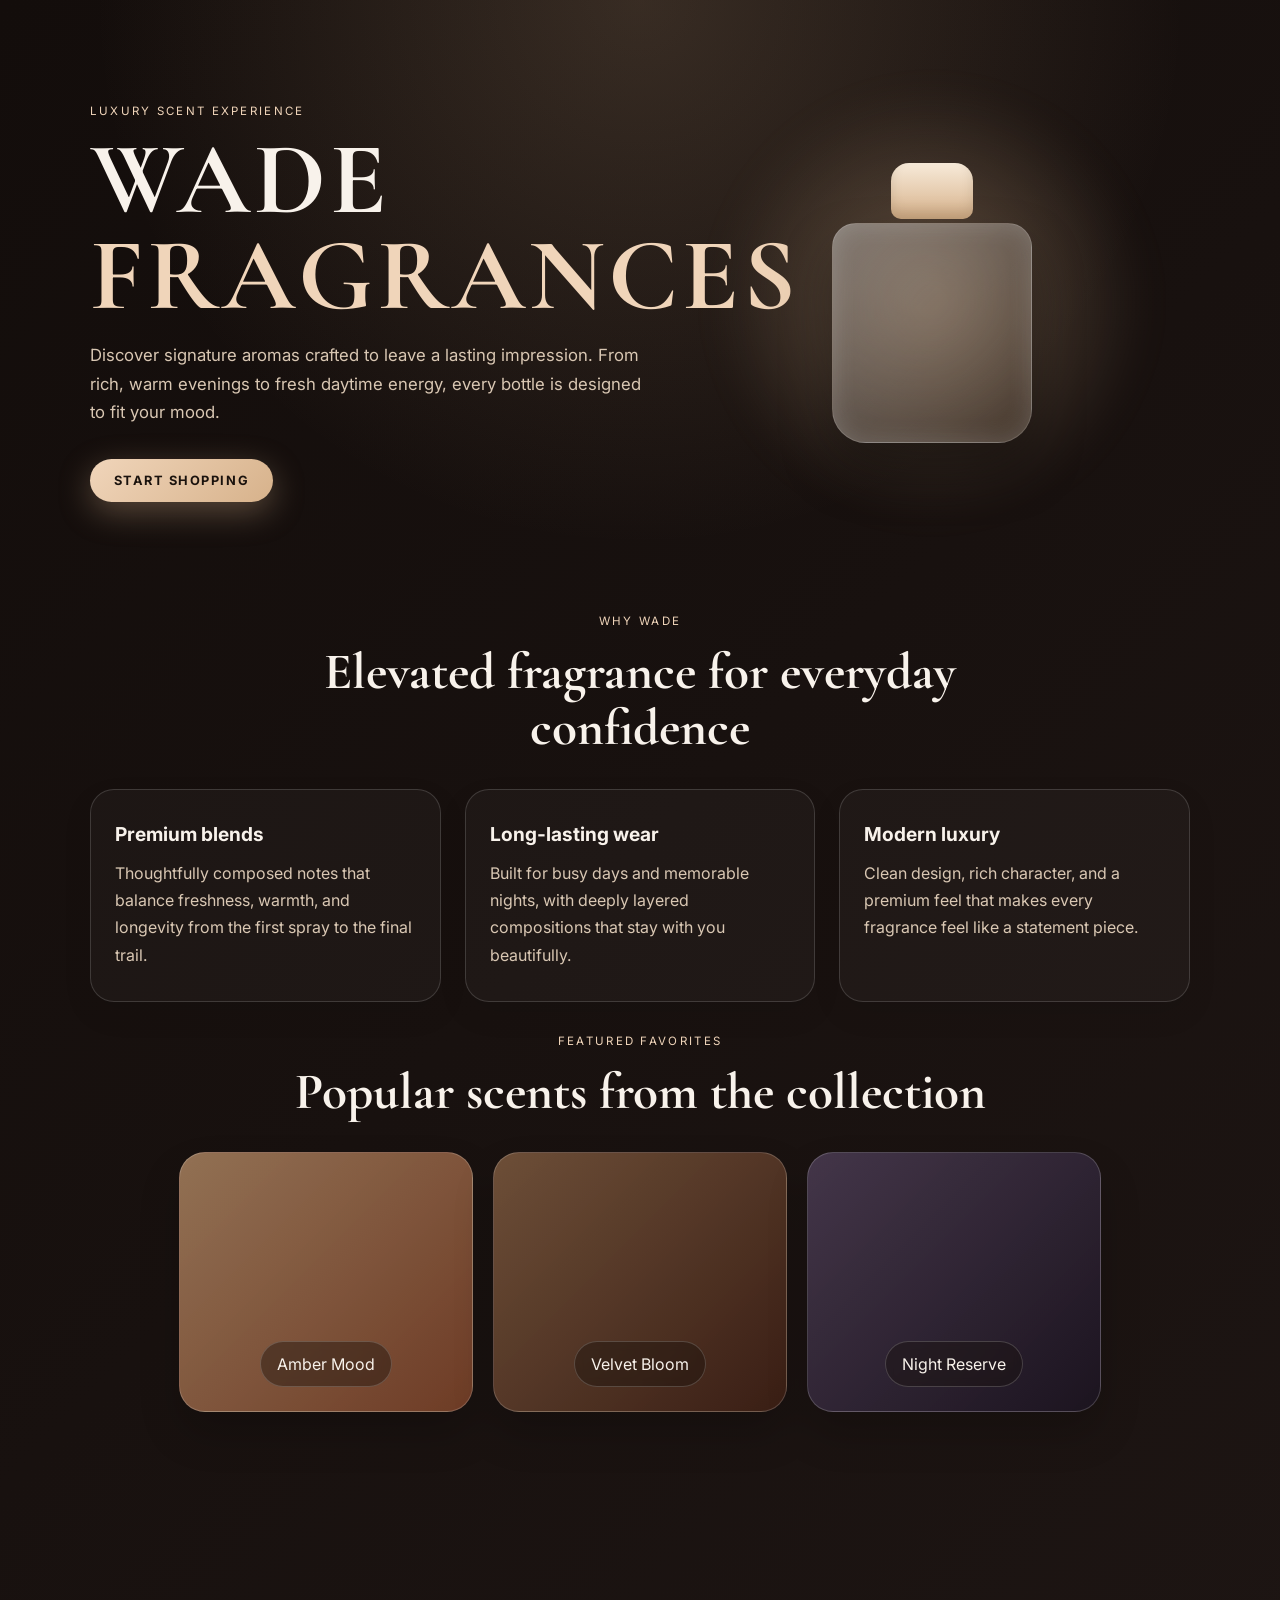
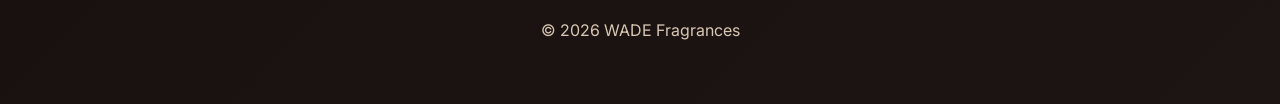
==== index.html @ 98edacd8 "Add project files" ====
<!DOCTYPE html>
<html lang="en">
  <head>
    <meta charset="UTF-8" />
    <meta name="viewport" content="width=device-width, initial-scale=1.0" />
    <meta
      name="description"
      content="WADE Fragrances offers luxury scent collections for confident everyday wear."
    />
    <title>WADE Fragrances</title>
    <link rel="preconnect" href="https://fonts.googleapis.com" />
    <link rel="preconnect" href="https://fonts.gstatic.com" crossorigin />
    <link
      href="https://fonts.googleapis.com/css2?family=Cormorant+Garamond:wght@500;600;700&family=Inter:wght@400;500;600;700;800&display=swap"
      rel="stylesheet"
    />
    <link rel="stylesheet" href="style.css" />
  </head>
  <body>
    <main>
      <section class="hero">
        <div class="hero-copy">
          <p class="eyebrow">Luxury scent experience</p>
          <h1 class="hero-title">
            <span class="title-line">WADE</span>
            <span class="title-line accent">FRAGRANCES</span>
          </h1>
          <p class="hero-text">
            Discover signature aromas crafted to leave a lasting impression. From rich,
            warm evenings to fresh daytime energy, every bottle is designed to fit your mood.
          </p>

          <div class="cta-group">
            <a href="shopping.html" class="primary-btn">Start Shopping</a>
          </div>
        </div>

        <div class="hero-visual" aria-hidden="true">
          <div class="bottle-glow"></div>
          <div class="perfume-bottle">
            <span class="cap"></span>
            <span class="glass"></span>
          </div>
        </div>
      </section>

      <section id="about" class="about-section">
        <div class="section-heading">
          <p class="eyebrow">Why WADE</p>
          <h2>Elevated fragrance for everyday confidence</h2>
        </div>

        <div class="about-grid">
          <div class="info-card">
            <h3>Premium blends</h3>
            <p>
              Thoughtfully composed notes that balance freshness, warmth, and longevity from the
              first spray to the final trail.
            </p>
          </div>
          <div class="info-card">
            <h3>Long-lasting wear</h3>
            <p>
              Built for busy days and memorable nights, with deeply layered compositions that stay
              with you beautifully.
            </p>
          </div>
          <div class="info-card">
            <h3>Modern luxury</h3>
            <p>
              Clean design, rich character, and a premium feel that makes every fragrance feel like
              a statement piece.
            </p>
          </div>
        </div>

        <div class="gallery-section">
          <div class="section-heading">
            <p class="eyebrow">Featured favorites</p>
            <h2>Popular scents from the collection</h2>
          </div>

          <div class="mini-gallery">
            <div class="mini-card mini-one">
              <span>Amber Mood</span>
            </div>
            <div class="mini-card mini-two">
              <span>Velvet Bloom</span>
            </div>
            <div class="mini-card mini-three">
              <span>Night Reserve</span>
            </div>
          </div>
        </div>
      </section>
    </main>

    <footer class="site-footer">
      <p>© 2026 WADE Fragrances</p>
    </footer>

    <script src="code.js"></script>
  </body>
</html>
---- style.css ----
/* body {
  	font-family: 'Lato', sans-serif;
  	font-weight: 400;
  	font-size: 16px;
  	line-height: 1.7;
  	color: #eee;
    height: 100vh;
}

.header {
  	height: 100vh;
  	background-image: 
	  linear-gradient(to right bottom, 
     rgba(76, 216, 255, 0.8),
     rgba(30, 108, 217, 0.8)),
     url('Fragrance 1.jpg');
  	
	background-size: cover;
  	background-position: top;
  	position: relative;

  	clip-path: polygon(0 0, 100% 0, 100% 75vh, 0 100%);
}

.brand-box {
  	position: absolute;
  	top: 40px;
  	left: 40px;
}

.brand { font-size: 20px; }

.text-box {
  	position: absolute;
  	top: 50%;
  	left: 50%;
  	transform: translate(-50%, -50%);
  	text-align: center;
}

.heading-primary {
  	color: #fff;
  	text-transform: uppercase;

  	backface-visibility: hidden;
  	margin-bottom: 30px;
}

.heading-primary-main {
  	display: block;
  	font-size: 26px;
  	font-weight: 400;
  	letter-spacing: 5px;
}

.heading-primary-sub {
  	display: block;
  	font-size: 18px;
  	font-weight: 700;
  	letter-spacing: 7.4px;
}

.btn:link,
.btn:visited {
  	text-transform: uppercase;
  	text-decoration: none;
  	padding: 10px 20px;
  	display: inline-block;
  	border-radius: 100px;
  	transition: all .2s;
  	position: relative;
}

.btn:hover {
  	transform: translateY(-3px);
  	box-shadow: 0 10px 20px rgba(0, 0, 0, 0.2);
}

.btn:active {
  	transform: translateY(-1px);
  	box-shadow: 0 5px 10px rgba(0, 0, 0, 0.2);
}

.btn-white {
  	background-color: #fff;
  	color: #777;
	font-size: 14px;
} */
:root {
  --bg: #130d0b;
  --bg-soft: #221813;
  --panel: rgba(36, 27, 23, 0.7);
  --panel-strong: rgba(18, 13, 11, 0.92);
  --line: rgba(255, 255, 255, 0.15);
  --text: #f8f2eb;
  --muted: #d9c7b3;
  --gold: #d7b28b;
  --gold-soft: #f0d5ba;
  --shadow: rgba(0, 0, 0, 0.35);
}

* {
  box-sizing: border-box;
}

html {
  scroll-behavior: smooth;
}

body {
  margin: 0;
  min-height: 100vh;
  font-family: 'Inter', sans-serif;
  background:
    radial-gradient(circle at top, rgba(215, 178, 139, 0.18), transparent 30%),
    linear-gradient(135deg, var(--bg) 0%, #1d1513 100%);
  color: var(--text);
}

img {
  max-width: 100%;
  display: block;
}

a {
  color: inherit;
  text-decoration: none;
}

.primary-btn {
  display: inline-flex;
  align-items: center;
  justify-content: center;
  border-radius: 999px;
  padding: 0.9rem 1.5rem;
  background: linear-gradient(135deg, var(--gold-soft), var(--gold));
  color: #1a120d;
  font-size: 0.8rem;
  letter-spacing: 0.12em;
  text-transform: uppercase;
  font-weight: 700;
  box-shadow: 0 10px 32px rgba(215, 178, 139, 0.35);
  transition: transform 0.25s ease, box-shadow 0.25s ease, opacity 0.25s ease;
}

.primary-btn:hover,
.primary-btn:focus-visible {
  transform: translateY(-2px);
}

.hero {
  display: grid;
  grid-template-columns: 1.15fr 0.85fr;
  align-items: center;
  gap: 2rem;
  padding: 5.5rem 7vw 4rem;
}

.hero-copy {
  max-width: 620px;
}

.eyebrow {
  margin: 0 0 1rem;
  color: var(--gold-soft);
  text-transform: uppercase;
  letter-spacing: 0.2em;
  font-size: 0.72rem;
}

.hero-title {
  margin: 0;
  display: flex;
  flex-direction: column;
  gap: 0.4rem;
}

.title-line {
  display: block;
  font-family: 'Cormorant Garamond', serif;
  font-size: clamp(4rem, 8vw, 8.5rem);
  line-height: 0.88;
  letter-spacing: 0.04em;
  animation: fadeUp 0.8s ease both;
}

.title-line.accent {
  color: var(--gold-soft);
  animation-delay: 0.15s;
}

.hero-text {
  max-width: 560px;
  margin: 1.3rem 0 2rem;
  color: var(--muted);
  font-size: 1.05rem;
  line-height: 1.7;
}

.cta-group {
  display: flex;
  flex-wrap: wrap;
  align-items: center;
  gap: 1rem;
}

.hero-visual {
  position: relative;
  display: flex;
  align-items: center;
  justify-content: center;
  min-height: 430px;
}

.bottle-glow {
  position: absolute;
  width: min(28rem, 72vw);
  height: min(28rem, 72vw);
  border-radius: 50%;
  background: radial-gradient(circle, rgba(215, 178, 139, 0.38), rgba(215, 178, 139, 0) 68%);
  filter: blur(18px);
}

.perfume-bottle {
  position: relative;
  width: 220px;
  height: 280px;
  animation: floatBottle 5s ease-in-out infinite;
}

.cap {
  position: absolute;
  top: 0;
  left: 50%;
  transform: translateX(-50%);
  width: 82px;
  height: 56px;
  border-radius: 18px 18px 10px 10px;
  background: linear-gradient(180deg, #f7ead9, #d7b28b);
  box-shadow: inset 0 -8px 12px rgba(76, 52, 25, 0.15);
}

.glass {
  position: absolute;
  left: 50%;
  bottom: 0;
  transform: translateX(-50%);
  width: 200px;
  height: 220px;
  border-radius: 24px 24px 34px 34px;
  background: linear-gradient(135deg, rgba(255, 255, 255, 0.32), rgba(215, 178, 139, 0.15));
  border: 1px solid rgba(255, 255, 255, 0.22);
  box-shadow: inset 0 0 24px rgba(255, 255, 255, 0.18), 0 28px 50px rgba(0, 0, 0, 0.35);
}

.about-section,
.gallery-section {
  padding: 2rem 7vw 5rem;
}

.section-heading {
  max-width: 760px;
  margin: 0 auto 2rem;
  text-align: center;
}

.section-heading h2 {
  margin: 0;
  font-family: 'Cormorant Garamond', serif;
  font-size: clamp(2.5rem, 4vw, 4rem);
  line-height: 1.1;
}

.about-grid {
  display: grid;
  grid-template-columns: repeat(3, minmax(0, 1fr));
  gap: 1.5rem;
}

.info-card {
  padding: 2rem 1.5rem;
  background: rgba(255, 255, 255, 0.03);
  border: 1px solid var(--line);
  border-radius: 24px;
  box-shadow: 0 12px 30px rgba(0, 0, 0, 0.08);
}

.info-card h3 {
  margin: 0 0 0.9rem;
  font-size: 1.2rem;
}

.info-card p {
  margin: 0;
  color: var(--muted);
  line-height: 1.7;
}

.mini-gallery {
  display: grid;
  grid-template-columns: repeat(3, minmax(0, 1fr));
  gap: 1.25rem;
}

.mini-card {
  position: relative;
  display: flex;
  align-items: end;
  justify-content: center;
  min-height: 260px;
  padding: 1.5rem;
  border-radius: 26px;
  overflow: hidden;
  border: 1px solid rgba(255, 255, 255, 0.18);
  box-shadow: 0 22px 40px rgba(0, 0, 0, 0.18);
}

.mini-card span {
  position: relative;
  z-index: 1;
  padding: 0.75rem 1rem;
  border-radius: 999px;
  background: rgba(24, 17, 14, 0.42);
  border: 1px solid rgba(255, 255, 255, 0.18);
  backdrop-filter: blur(4px);
}

.mini-one {
  background: linear-gradient(135deg, rgba(210, 163, 120, 0.66), rgba(119, 64, 40, 0.9));
}

.mini-two {
  background: linear-gradient(135deg, rgba(145, 105, 73, 0.7), rgba(61, 31, 21, 0.9));
}

.mini-three {
  background: linear-gradient(135deg, rgba(84, 68, 95, 0.72), rgba(28, 20, 33, 0.9));
}

.site-footer {
  padding: 2rem 7vw 3rem;
  color: var(--muted);
  text-align: center;
}

@keyframes fadeUp {
  from {
    opacity: 0;
    transform: translateY(22px);
  }
  to {
    opacity: 1;
    transform: translateY(0);
  }
}

@keyframes floatBottle {
  0%,
  100% {
    transform: translateY(0);
  }
  50% {
    transform: translateY(-10px);
  }
}

@media (max-width: 900px) {
  .hero {
    grid-template-columns: 1fr;
    padding-top: 4rem;
    text-align: center;
  }

  .hero-copy {
    max-width: 100%;
  }

  .cta-group {
    justify-content: center;
  }

  .about-grid,
  .mini-gallery {
    grid-template-columns: repeat(2, minmax(0, 1fr));
  }
}

@media (max-width: 640px) {
  .site-header {
    padding-inline: 1rem;
    flex-wrap: wrap;
    justify-content: center;
  }

  .main-nav {
    gap: 0.8rem 1.2rem;
  }

  .nav-button {
    display: none;
  }

  .hero,
  .about-section,
  .gallery-section {
    padding-inline: 1rem;
  }

  .about-grid,
  .mini-gallery {
    grid-template-columns: 1fr;
  }

  .hero-text {
    font-size: 0.98rem;
  }
}
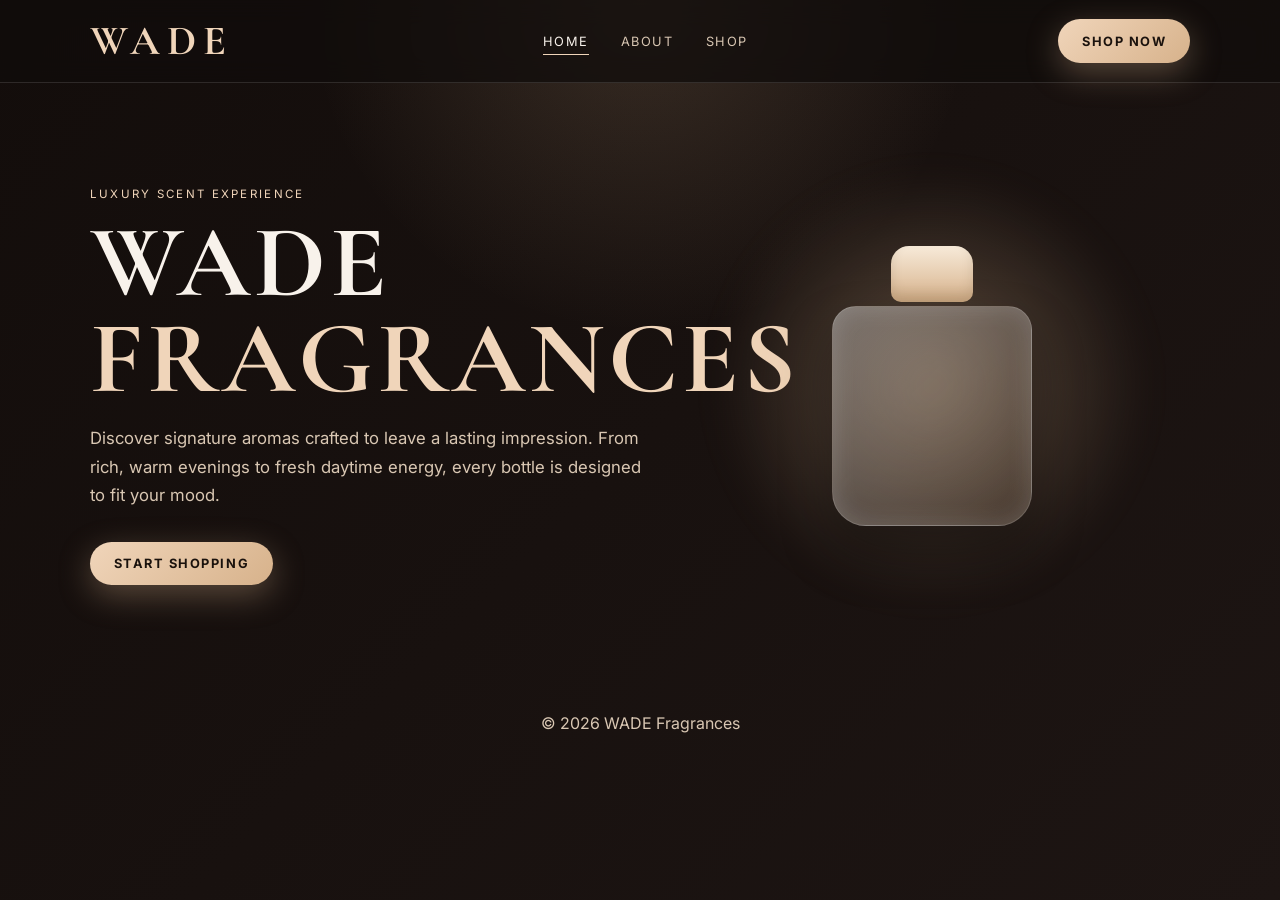
==== commit f9b4cc5c: "code adjustments" ====
--- a/index.html
+++ b/index.html
@@ -17,8 +17,22 @@
     <link rel="stylesheet" href="style.css" />
   </head>
   <body>
+    <header class="site-header">
+      <div class="brand-wrap">
+        <a href="index.html" class="brand-name">WADE</a>
+      </div>
+
+      <nav class="main-nav" aria-label="Main navigation">
+        <a href="index.html" class="current-page">Home</a>
+        <a href="about.html">About</a>
+        <a href="shopping.html">Shop</a>
+      </nav>
+
+      <a href="shopping.html" class="nav-button">Shop Now</a>
+    </header>
+
     <main>
-      <section class="hero">
+      <section class="hero home-hero">
         <div class="hero-copy">
           <p class="eyebrow">Luxury scent experience</p>
           <h1 class="hero-title">
@@ -43,56 +57,6 @@
           </div>
         </div>
       </section>
-
-      <section id="about" class="about-section">
-        <div class="section-heading">
-          <p class="eyebrow">Why WADE</p>
-          <h2>Elevated fragrance for everyday confidence</h2>
-        </div>
-
-        <div class="about-grid">
-          <div class="info-card">
-            <h3>Premium blends</h3>
-            <p>
-              Thoughtfully composed notes that balance freshness, warmth, and longevity from the
-              first spray to the final trail.
-            </p>
-          </div>
-          <div class="info-card">
-            <h3>Long-lasting wear</h3>
-            <p>
-              Built for busy days and memorable nights, with deeply layered compositions that stay
-              with you beautifully.
-            </p>
-          </div>
-          <div class="info-card">
-            <h3>Modern luxury</h3>
-            <p>
-              Clean design, rich character, and a premium feel that makes every fragrance feel like
-              a statement piece.
-            </p>
-          </div>
-        </div>
-
-        <div class="gallery-section">
-          <div class="section-heading">
-            <p class="eyebrow">Featured favorites</p>
-            <h2>Popular scents from the collection</h2>
-          </div>
-
-          <div class="mini-gallery">
-            <div class="mini-card mini-one">
-              <span>Amber Mood</span>
-            </div>
-            <div class="mini-card mini-two">
-              <span>Velvet Bloom</span>
-            </div>
-            <div class="mini-card mini-three">
-              <span>Night Reserve</span>
-            </div>
-          </div>
-        </div>
-      </section>
     </main>
 
     <footer class="site-footer">
--- a/style.css
+++ b/style.css
@@ -1,91 +1,4 @@
-/* body {
-  	font-family: 'Lato', sans-serif;
-  	font-weight: 400;
-  	font-size: 16px;
-  	line-height: 1.7;
-  	color: #eee;
-    height: 100vh;
-}
-
-.header {
-  	height: 100vh;
-  	background-image: 
-	  linear-gradient(to right bottom, 
-     rgba(76, 216, 255, 0.8),
-     rgba(30, 108, 217, 0.8)),
-     url('Fragrance 1.jpg');
-  	
-	background-size: cover;
-  	background-position: top;
-  	position: relative;
-
-  	clip-path: polygon(0 0, 100% 0, 100% 75vh, 0 100%);
-}
-
-.brand-box {
-  	position: absolute;
-  	top: 40px;
-  	left: 40px;
-}
-
-.brand { font-size: 20px; }
-
-.text-box {
-  	position: absolute;
-  	top: 50%;
-  	left: 50%;
-  	transform: translate(-50%, -50%);
-  	text-align: center;
-}
-
-.heading-primary {
-  	color: #fff;
-  	text-transform: uppercase;
-
-  	backface-visibility: hidden;
-  	margin-bottom: 30px;
-}
-
-.heading-primary-main {
-  	display: block;
-  	font-size: 26px;
-  	font-weight: 400;
-  	letter-spacing: 5px;
-}
-
-.heading-primary-sub {
-  	display: block;
-  	font-size: 18px;
-  	font-weight: 700;
-  	letter-spacing: 7.4px;
-}
-
-.btn:link,
-.btn:visited {
-  	text-transform: uppercase;
-  	text-decoration: none;
-  	padding: 10px 20px;
-  	display: inline-block;
-  	border-radius: 100px;
-  	transition: all .2s;
-  	position: relative;
-}
-
-.btn:hover {
-  	transform: translateY(-3px);
-  	box-shadow: 0 10px 20px rgba(0, 0, 0, 0.2);
-}
-
-.btn:active {
-  	transform: translateY(-1px);
-  	box-shadow: 0 5px 10px rgba(0, 0, 0, 0.2);
-}
-
-.btn-white {
-  	background-color: #fff;
-  	color: #777;
-	font-size: 14px;
-} */
+
 :root {
   --bg: #130d0b;
   --bg-soft: #221813;
@@ -105,11 +18,15 @@
 
 html {
   scroll-behavior: smooth;
+  -webkit-text-size-adjust: 100%;
+  text-size-adjust: 100%;
 }
 
 body {
   margin: 0;
   min-height: 100vh;
+  width: 100%;
+  overflow-x: hidden;
   font-family: 'Inter', sans-serif;
   background:
     radial-gradient(circle at top, rgba(215, 178, 139, 0.18), transparent 30%),
@@ -125,6 +42,91 @@
 a {
   color: inherit;
   text-decoration: none;
+}
+
+.site-header {
+  position: sticky;
+  top: 0;
+  z-index: 10;
+  display: flex;
+  align-items: center;
+  justify-content: space-between;
+  gap: 1.5rem;
+  padding: 1rem 7vw;
+  background: rgba(17, 12, 11, 0.75);
+  border-bottom: 1px solid rgba(255, 255, 255, 0.12);
+  backdrop-filter: blur(12px);
+}
+
+.brand-wrap {
+  display: flex;
+  align-items: center;
+}
+
+.brand-name {
+  color: var(--gold-soft);
+  font-family: 'Cormorant Garamond', serif;
+  font-size: clamp(2rem, 2vw + 1rem, 2.8rem);
+  font-weight: 700;
+  letter-spacing: 0.16em;
+  text-transform: uppercase;
+}
+
+.main-nav {
+  display: flex;
+  align-items: center;
+  justify-content: center;
+  gap: 2rem;
+  flex-wrap: wrap;
+}
+
+.main-nav a {
+  position: relative;
+  color: var(--muted);
+  font-size: 0.8rem;
+  letter-spacing: 0.12em;
+  text-transform: uppercase;
+  transition: color 0.25s ease;
+}
+
+.main-nav a::after {
+  content: '';
+  position: absolute;
+  left: 0;
+  bottom: -0.4rem;
+  width: 100%;
+  height: 1px;
+  background: var(--gold-soft);
+  transform: scaleX(0);
+  transform-origin: center;
+  transition: transform 0.25s ease;
+}
+
+.main-nav a:hover::after,
+.main-nav a:focus-visible::after,
+.main-nav a.current-page::after {
+  transform: scaleX(1);
+}
+
+.main-nav a:hover,
+.main-nav a:focus-visible,
+.main-nav a.current-page {
+  color: var(--text);
+}
+
+.nav-button {
+  display: inline-flex;
+  align-items: center;
+  justify-content: center;
+  border-radius: 999px;
+  padding: 0.9rem 1.5rem;
+  background: linear-gradient(135deg, var(--gold-soft), var(--gold));
+  color: #1a120d;
+  font-size: 0.8rem;
+  letter-spacing: 0.12em;
+  font-weight: 700;
+  text-transform: uppercase;
+  box-shadow: 0 10px 32px rgba(215, 178, 139, 0.35);
 }
 
 .primary-btn {
@@ -256,6 +258,7 @@
 .about-section,
 .gallery-section {
   padding: 2rem 7vw 5rem;
+  margin-top: 20px;
 }
 
 .section-heading {
@@ -313,6 +316,25 @@
   overflow: hidden;
   border: 1px solid rgba(255, 255, 255, 0.18);
   box-shadow: 0 22px 40px rgba(0, 0, 0, 0.18);
+  background: #241c1a;
+}
+
+.mini-card::before {
+  content: '';
+  position: absolute;
+  inset: 0;
+  background-image: var(--card-image, none);
+  background-size: cover;
+  background-position: center;
+  background-repeat: no-repeat;
+  transform: scale(1.04);
+}
+
+.mini-card::after {
+  content: '';
+  position: absolute;
+  inset: 0;
+  background: linear-gradient(135deg, rgba(20, 15, 14, 0.2), rgba(20, 15, 14, 0.6));
 }
 
 .mini-card span {
@@ -326,15 +348,15 @@
 }
 
 .mini-one {
-  background: linear-gradient(135deg, rgba(210, 163, 120, 0.66), rgba(119, 64, 40, 0.9));
+  --card-image: url('Images/stronger%20with%20you%201%20medium.webp');
 }
 
 .mini-two {
-  background: linear-gradient(135deg, rgba(145, 105, 73, 0.7), rgba(61, 31, 21, 0.9));
+  --card-image: url('Images/stonger%20with%20you%202%20medium.webp');
 }
 
 .mini-three {
-  background: linear-gradient(135deg, rgba(84, 68, 95, 0.72), rgba(28, 20, 33, 0.9));
+  --card-image: url('Images/stronger%20with%20you%20medium.webp');
 }
 
 .site-footer {
@@ -379,9 +401,16 @@
     justify-content: center;
   }
 
-  .about-grid,
+  .about-grid {
+    grid-template-columns: 1fr;
+  }
+
   .mini-gallery {
     grid-template-columns: repeat(2, minmax(0, 1fr));
+  }
+
+  .info-card {
+    border: none;
   }
 }
 
@@ -400,18 +429,83 @@
     display: none;
   }
 
-  .hero,
+  .hero {
+    padding: 3.5rem 1rem 2.5rem;
+  }
+
+  .title-line {
+    font-size: clamp(3.2rem, 15vw, 5rem);
+  }
+
   .about-section,
-  .gallery-section {
+  .gallery-section,
+  .about-page {
     padding-inline: 1rem;
+  }
+  .gallery-section{
+    margin-top: 20px;
   }
 
   .about-grid,
   .mini-gallery {
     grid-template-columns: 1fr;
+    gap: 0.7rem;
+  }
+
+  .about-grid {
+    border: none;
+  }
+
+  .info-card {
+    padding: 1rem 0.8rem;
+    border: none;
+    
+  }
+
+  .mini-card {
+    min-height: 170px;
+    padding: 0.7rem;
+  }
+
+  .mini-card span {
+    font-size: 0.6rem;
+    padding: 0.45rem 0.55rem;
   }
 
   .hero-text {
     font-size: 0.98rem;
   }
+}
+
+.about-page {
+  padding: 2rem 7vw 5rem;
+}
+
+.about-hero {
+  padding: 3rem 0 2rem;
+}
+
+.about-hero .section-heading {
+  max-width: 760px;
+  margin: 0 auto;
+}
+
+.about-hero h1 {
+  margin: 0;
+  font-family: 'Cormorant Garamond', serif;
+  font-size: clamp(3rem, 6vw, 5.5rem);
+  line-height: 0.96;
+}
+
+.about-story {
+  color: var(--muted);
+  font-size: 1.04rem;
+  line-height: 1.8;
+  max-width: 760px;
+  margin: 1.4rem auto 0;
+  text-align: center;
+}
+
+.about-page .gallery-section {
+  padding-top: 0;
 }
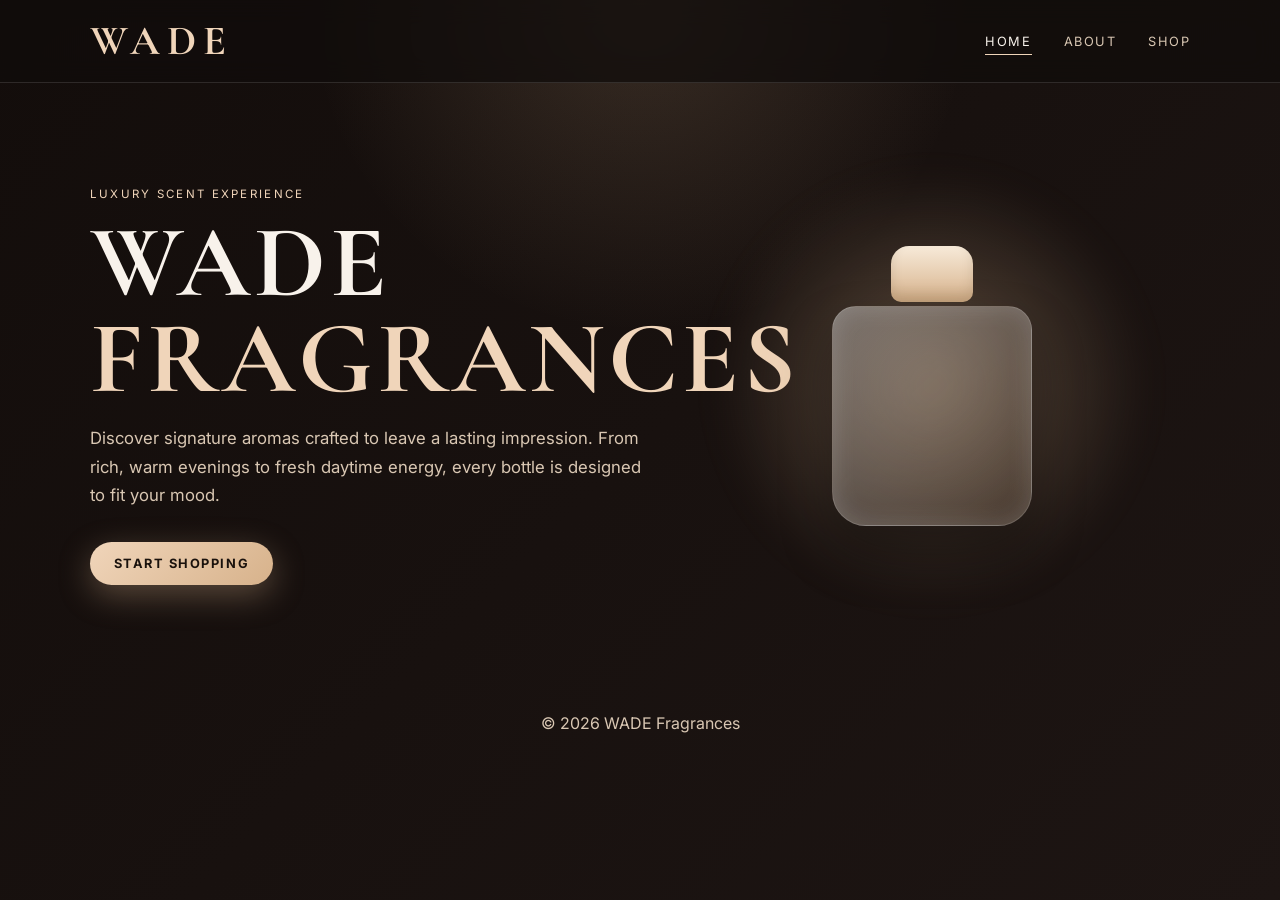
==== commit 80ae937b: "update nav  links" ====
--- a/index.html
+++ b/index.html
@@ -28,7 +28,7 @@
         <a href="shopping.html">Shop</a>
       </nav>
 
-      <a href="shopping.html" class="nav-button">Shop Now</a>
+      <!-- <a href="shopping.html" class="nav-button">Shop Now</a> -->
     </header>
 
     <main>
